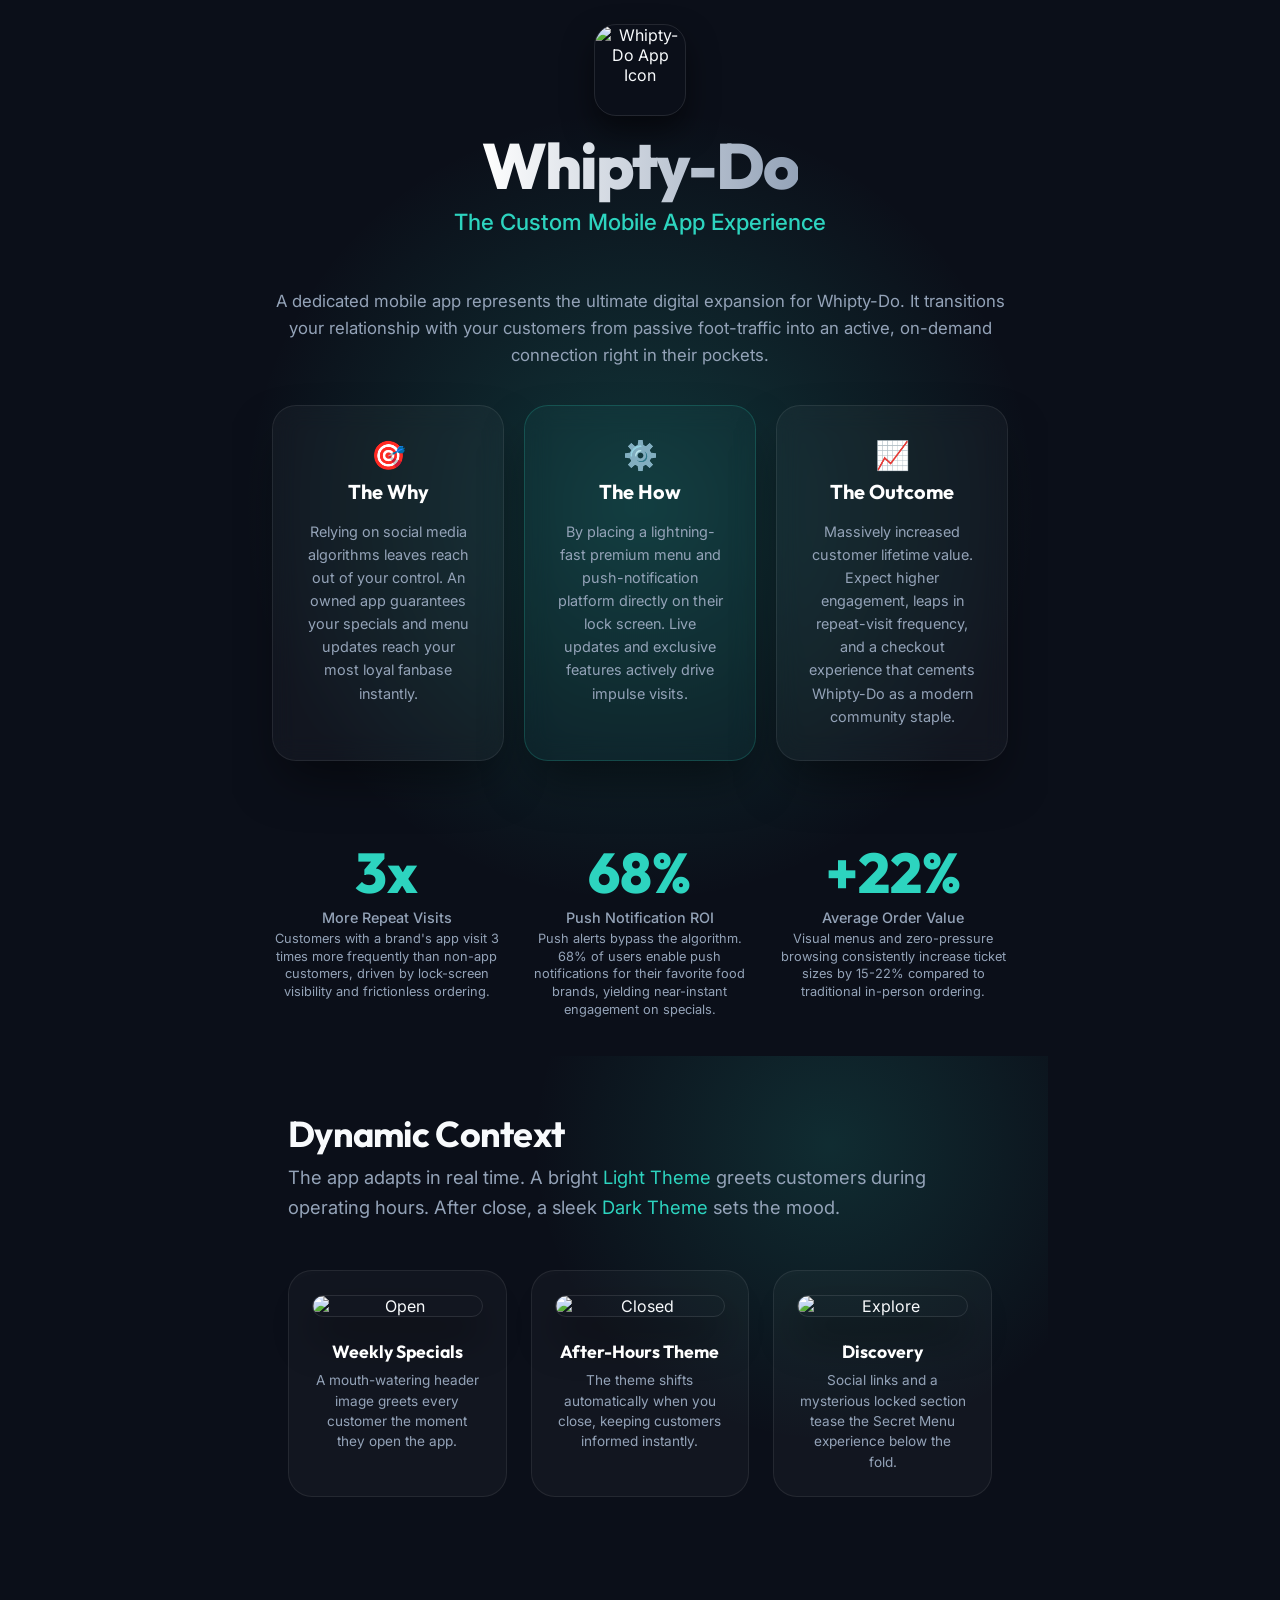
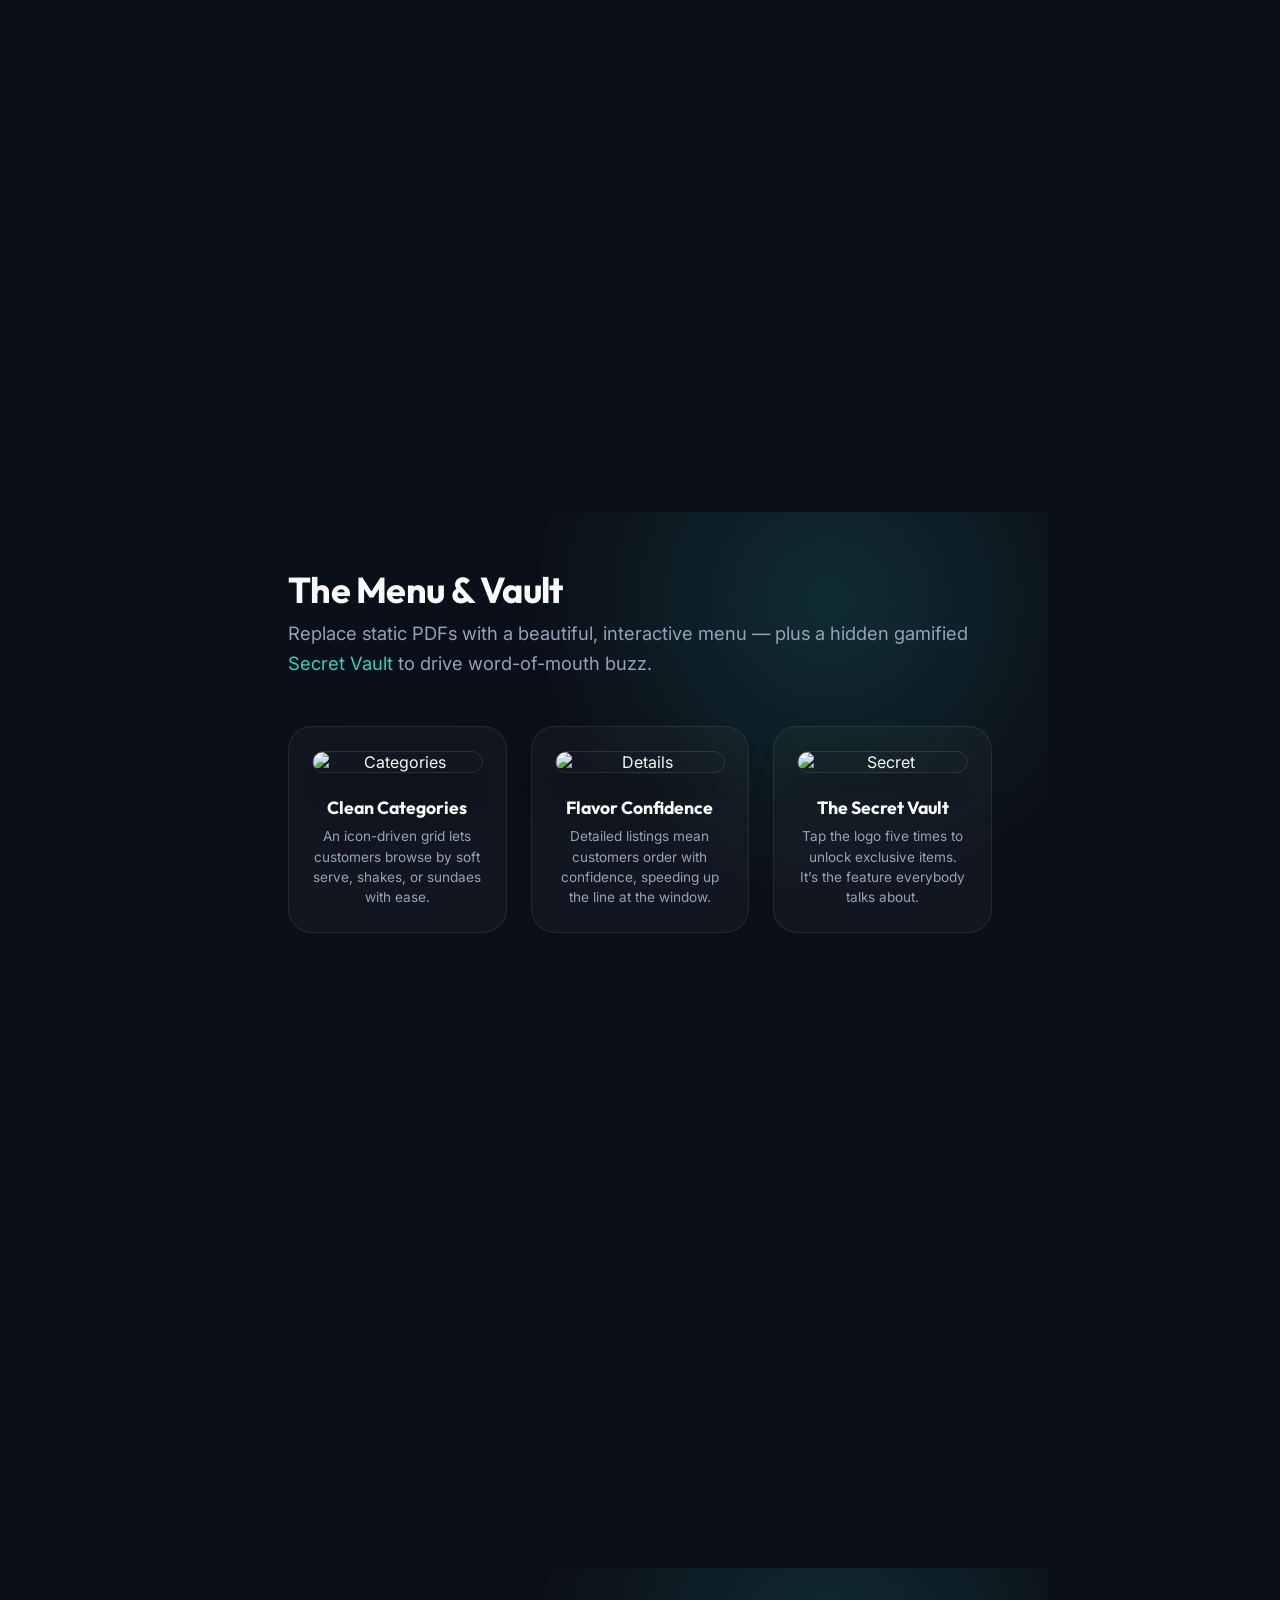
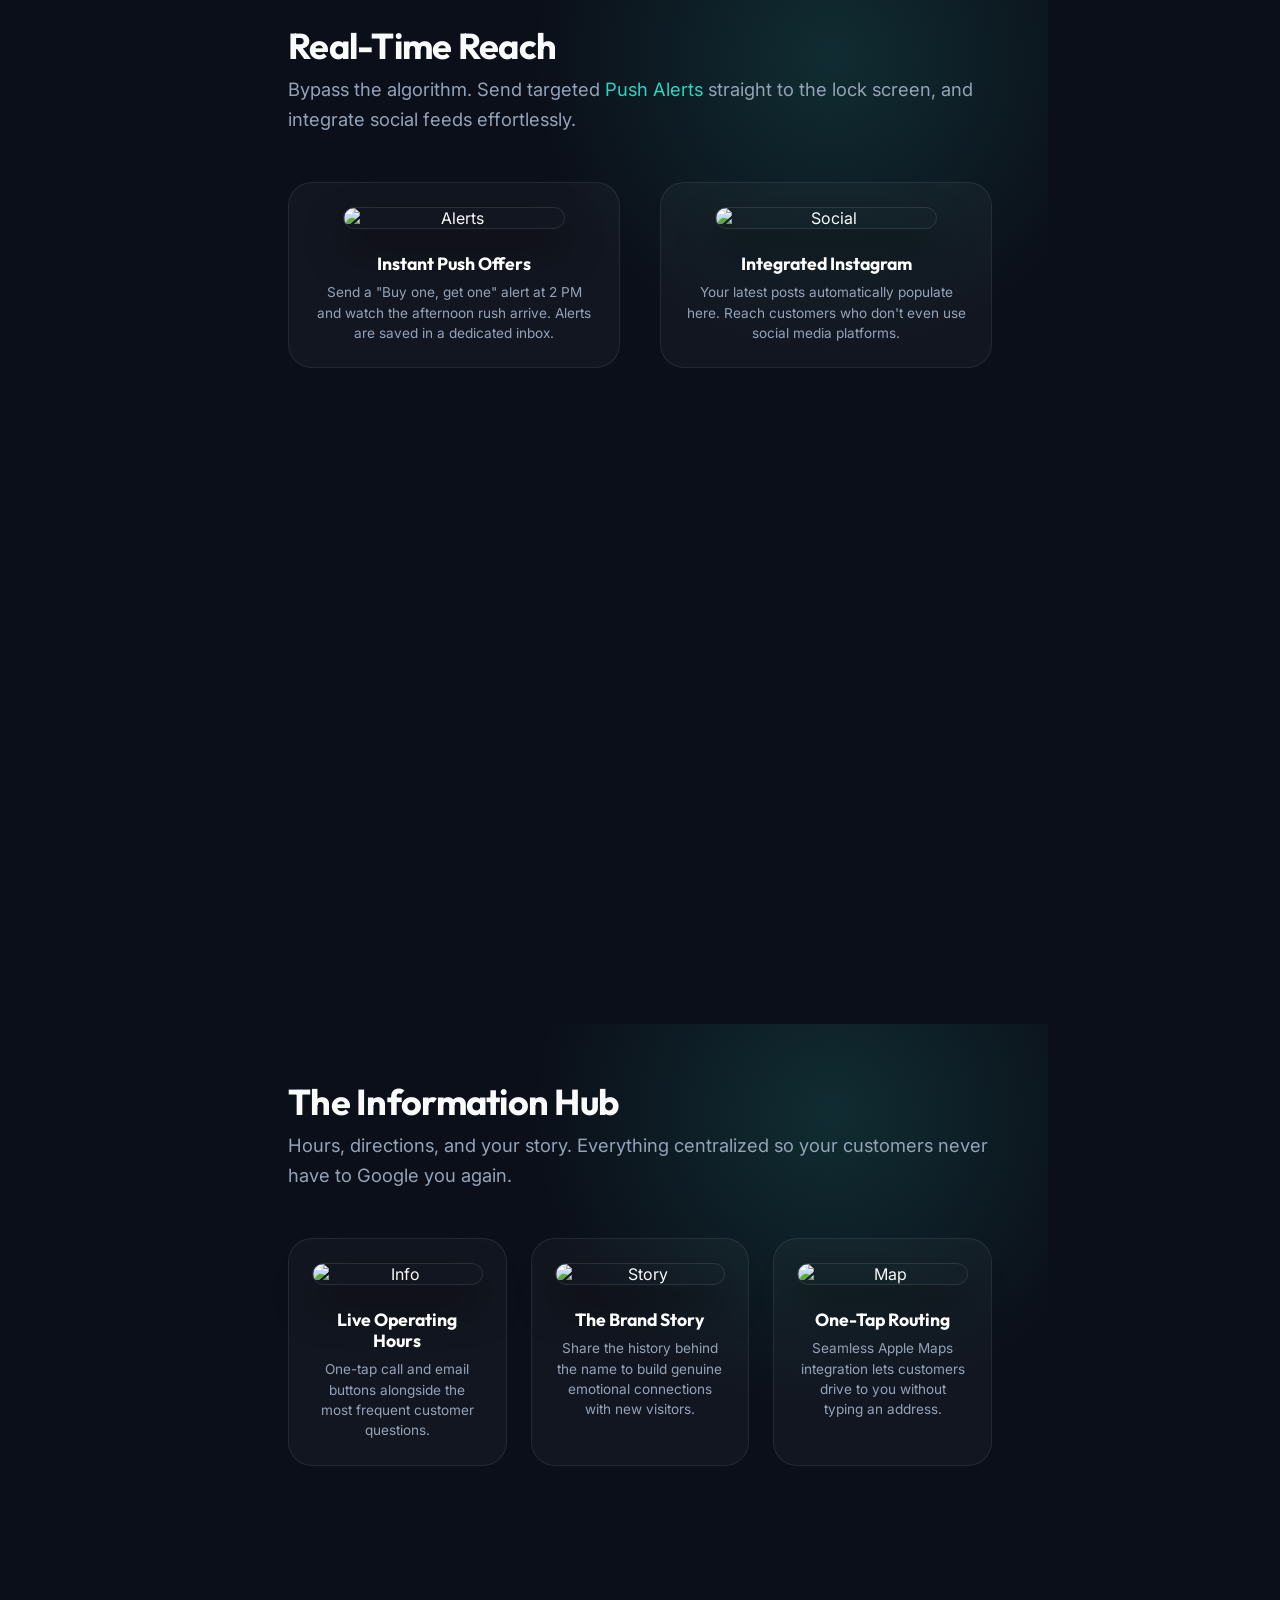
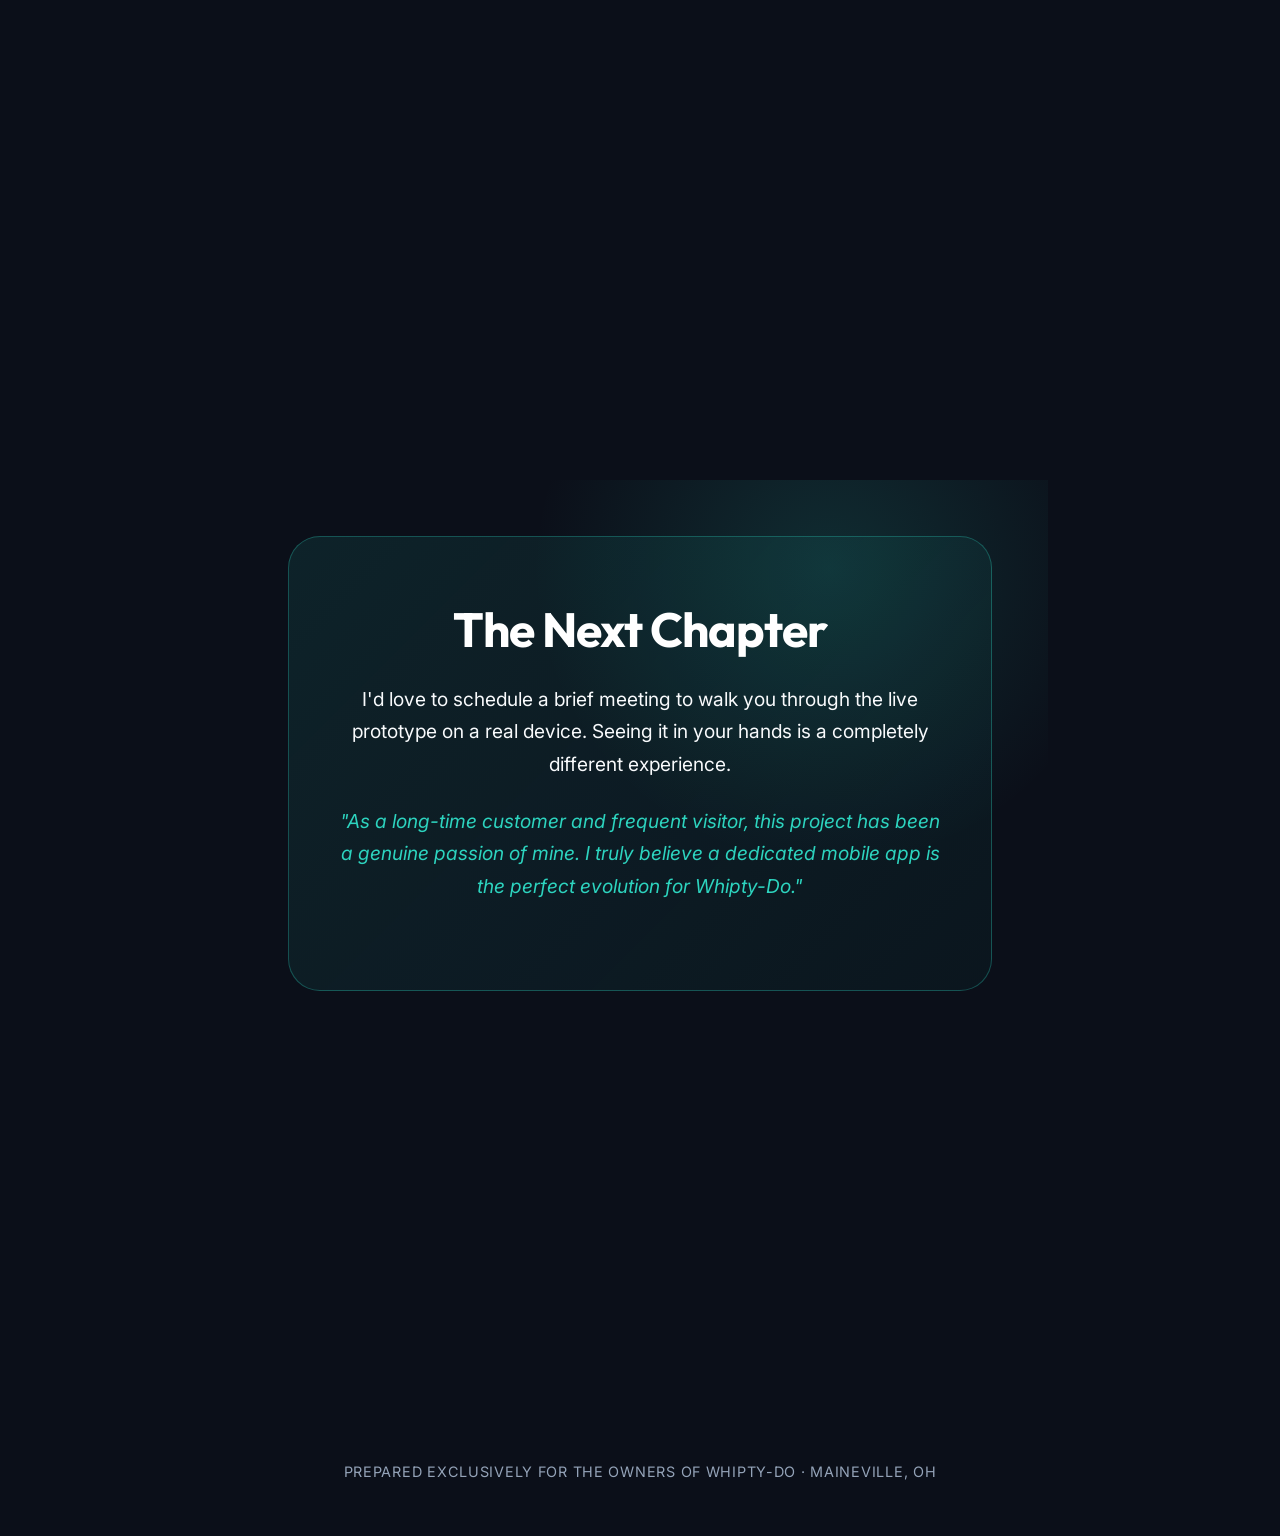
==== PitchDeck.html @ 7313c471 "Add files via upload" ====
<!DOCTYPE html>
<html lang="en">

<head>
    <meta charset="UTF-8">
    <meta name="viewport" content="width=device-width, initial-scale=1.0">
    <title>Whipty-Do Custom App Proposal</title>
    <link rel="preconnect" href="https://fonts.googleapis.com">
    <link rel="preconnect" href="https://fonts.gstatic.com" crossorigin>
    <link href="https://fonts.googleapis.com/css2?family=Outfit:wght@300;400;500;600;700;800&family=Inter:wght@400;500;600&display=swap" rel="stylesheet">
    
    <style>
        :root {
            --brand-teal: #2DD4BF;
            --brand-teal-dark: #0D9488;
            --bg-dark: #0B0F19;
            --bg-card: rgba(255, 255, 255, 0.03);
            --bg-card-hover: rgba(255, 255, 255, 0.05);
            --border-subtle: rgba(255, 255, 255, 0.08);
            --text-main: #F8FAFC;
            --text-muted: #94A3B8;
        }

        body {
            font-family: 'Inter', sans-serif;
            background-color: var(--bg-dark);
            color: var(--text-main);
            margin: 0;
            padding: 0;
            -webkit-print-color-adjust: exact;
            print-color-adjust: exact;
        }

        h1, h2, h3, h4 {
            font-family: 'Outfit', sans-serif;
            margin: 0;
            line-height: 1.2;
        }

        h2 {
            font-size: 2.25rem;
            font-weight: 700;
            margin-bottom: 0.5rem;
            letter-spacing: -0.02em;
        }

        .subtitle {
            font-size: 1.15rem;
            color: var(--text-muted);
            font-weight: 400;
            max-width: 800px;
            margin-bottom: 3rem;
            line-height: 1.6;
        }

        .highlight {
            color: var(--brand-teal);
        }

        /* Presentation Slide Setup */
        .page {
            width: 8.5in;
            height: 11in;
            margin: 0 auto;
            padding: 3.5rem;
            box-sizing: border-box;
            background-color: var(--bg-dark);
            position: relative;
            page-break-after: always;
            display: flex;
            flex-direction: column;
            overflow: hidden;
        }

        /* Subtle Background Gradient Accents */
        .page::before {
            content: '';
            position: absolute;
            top: -20%;
            right: -10%;
            width: 600px;
            height: 600px;
            background: radial-gradient(circle, rgba(45, 212, 191, 0.15) 0%, rgba(11, 15, 25, 0) 70%);
            z-index: 0;
            pointer-events: none;
        }

        .content-layer {
            position: relative;
            z-index: 1;
            display: flex;
            flex-direction: column;
            height: 100%;
        }

        /* Page 1: Hero */
        .hero-page {
            justify-content: center;
            text-align: center;
            padding: 1.5rem 2.5rem;
        }

        .hero-page::before {
            top: 10%;
            right: auto;
            left: 50%;
            transform: translateX(-50%);
            width: 800px;
            height: 800px;
            background: radial-gradient(circle, rgba(45, 212, 191, 0.2) 0%, rgba(11, 15, 25, 0) 70%);
        }

        /* New Centered Hero */
        .hero-centered {
            display: flex;
            flex-direction: column;
            align-items: center;
            text-align: center;
            margin-bottom: 1.5rem;
        }

        .hero-app-icon {
            width: 90px;
            height: 90px;
            border-radius: 22px;
            box-shadow: 0 15px 30px rgba(0, 0, 0, 0.5);
            margin-bottom: 0.75rem;
            border: 1px solid rgba(255, 255, 255, 0.1);
        }

        .hero-title {
            font-size: 4rem;
            font-weight: 800;
            letter-spacing: -0.03em;
            margin-bottom: 0.2rem;
            background: linear-gradient(to right, #ffffff, #94A3B8);
            background-clip: text;
            -webkit-background-clip: text;
            -webkit-text-fill-color: transparent;
        }

        .hero-subtitle {
            font-size: 1.4rem;
            color: var(--brand-teal);
            font-weight: 500;
            margin-bottom: 0.75rem;
        }

        .intro-statement {
            font-size: 1.05rem;
            color: var(--text-main);
            line-height: 1.6;
            text-align: center;
            max-width: 750px;
            margin: 0 auto 1.25rem auto;
            color: var(--text-muted);
        }

        .value-prop-grid {
            display: grid;
            grid-template-columns: repeat(3, 1fr);
            gap: 1.25rem;
            margin-bottom: auto;
        }

        .glass-card {
            background: var(--bg-card);
            border: 1px solid var(--border-subtle);
            border-radius: 16px;
            padding: 1.25rem 1rem;
            backdrop-filter: blur(12px);
            -webkit-backdrop-filter: blur(12px);
            box-shadow: 0 25px 50px -12px rgba(0, 0, 0, 0.5);
            display: flex;
            flex-direction: column;
        }

        .card-icon {
            font-size: 1.75rem;
            margin-bottom: 0.5rem;
            color: var(--brand-teal);
        }

        .glass-card {
            background: var(--bg-card);
            border: 1px solid var(--border-subtle);
            border-radius: 24px;
            padding: 2rem;
            backdrop-filter: blur(12px);
            -webkit-backdrop-filter: blur(12px);
            box-shadow: 0 25px 50px -12px rgba(0, 0, 0, 0.5);
        }

        .glass-card h3 {
            font-size: 1.25rem;
            margin-bottom: 1rem;
            color: #fff;
        }

        .glass-card.accent {
            background: rgba(45, 212, 191, 0.05);
            border-color: rgba(45, 212, 191, 0.2);
        }

        .glass-card p {
            font-size: 0.95rem;
            color: var(--text-muted);
            margin: 0;
            line-height: 1.6;
        }

        .metrics-row {
            display: grid;
            grid-template-columns: repeat(3, 1fr);
            gap: 1.5rem;
        }

        .metric-item {
            text-align: center;
        }

        .metric-value {
            font-family: 'Outfit', sans-serif;
            font-size: 3.5rem;
            font-weight: 800;
            color: var(--brand-teal);
            line-height: 1;
            margin-bottom: 0.5rem;
        }

        .metric-label {
            font-size: 0.9rem;
            color: var(--text-muted);
            font-weight: 500;
        }

        /* Inner Page Layouts */
        .feature-showcase {
            display: grid;
            grid-template-columns: repeat(3, 1fr);
            gap: 1.5rem;
            flex-grow: 1;
            align-content: start;
        }

        .feature-showcase.two-col {
            grid-template-columns: repeat(2, 1fr);
            gap: 2.5rem;
        }

        .device-card {
            background: var(--bg-card);
            border: 1px solid var(--border-subtle);
            border-radius: 24px;
            padding: 1.5rem;
            display: flex;
            flex-direction: column;
            align-items: center;
            text-align: center;
        }

        .device-card img {
            width: 100%;
            max-width: 220px;
            height: auto;
            border-radius: 18px;
            margin-bottom: 1.5rem;
            box-shadow: 0 20px 40px rgba(0, 0, 0, 0.4);
            border: 1px solid rgba(255, 255, 255, 0.1);
        }

        .device-card h4 {
            font-size: 1.1rem;
            color: #fff;
            margin-bottom: 0.5rem;
        }

        .device-card p {
            font-size: 0.85rem;
            color: var(--text-muted);
            line-height: 1.5;
            margin: 0;
        }

        /* Bold CTA Page */
        .cta-page {
            justify-content: center;
            align-items: center;
            text-align: center;
        }

        .cta-container {
            background: linear-gradient(135deg, rgba(45, 212, 191, 0.1) 0%, rgba(13, 148, 136, 0.05) 100%);
            border: 1px solid rgba(45, 212, 191, 0.3);
            border-radius: 32px;
            padding: 4rem 3rem;
            margin-bottom: 2rem;
            width: 100%;
            box-sizing: border-box;
        }

        .cta-container h2 {
            font-size: 3rem;
            color: #fff;
            margin-bottom: 1.5rem;
        }

        .cta-container p {
            font-size: 1.2rem;
            color: var(--text-main);
            margin-bottom: 1.5rem;
            line-height: 1.7;
        }

        .cta-container p.personal {
            color: var(--brand-teal);
            font-style: italic;
        }

        .footer-text {
            color: var(--text-muted);
            font-size: 0.9rem;
            letter-spacing: 0.05em;
            text-transform: uppercase;
            margin-top: auto;
        }

        @media print {
            @page {
                size: 8.5in 11in;
                margin: 0;
            }
        }
    </style>
</head>

<body>
    <!-- PAGE 1: Hero & Pitch -->
    <div class="page hero-page">
        <div class="content-layer">
            <div class="hero-centered">
                <img src="file:///Users/skytek/Documents/Whipty-Do/appiconhalf.png" alt="Whipty-Do App Icon" class="hero-app-icon">
                <h1 class="hero-title">Whipty-Do</h1>
                <div class="hero-subtitle">The Custom Mobile App Experience</div>
            </div>

            <div class="intro-statement">
                <p>A dedicated mobile app represents the ultimate digital expansion for Whipty-Do. It transitions your relationship with your customers from passive foot-traffic into an active, on-demand connection right in their pockets.</p>
            </div>

            <div class="value-prop-grid">
                <div class="glass-card">
                    <div class="card-icon">🎯</div>
                    <h3>The Why</h3>
                    <p style="font-size: 0.9rem;">Relying on social media algorithms leaves reach out of your control. An owned app guarantees your specials and menu updates reach your most loyal fanbase instantly.</p>
                </div>
                <div class="glass-card accent">
                    <div class="card-icon">⚙️</div>
                    <h3 class="highlight">The How</h3>
                    <p style="font-size: 0.9rem;">By placing a lightning-fast premium menu and push-notification platform directly on their lock screen. Live updates and exclusive features actively drive impulse visits.</p>
                </div>
                <div class="glass-card">
                    <div class="card-icon">📈</div>
                    <h3>The Outcome</h3>
                    <p style="font-size: 0.9rem;">Massively increased customer lifetime value. Expect higher engagement, leaps in repeat-visit frequency, and a checkout experience that cements Whipty-Do as a modern community staple.</p>
                </div>
            </div>

            <div class="metrics-row" style="margin-top: 1rem;">
                <div class="metric-item">
                    <div class="metric-value">3x</div>
                    <div class="metric-label">More Repeat Visits</div>
                    <p style="font-size: 0.8rem; color: var(--text-muted); margin-top: 0.25rem; line-height: 1.4;">Customers with a brand's app visit 3 times more frequently than non-app customers, driven by lock-screen visibility and frictionless ordering.</p>
                </div>
                <div class="metric-item">
                    <div class="metric-value">68%</div>
                    <div class="metric-label">Push Notification ROI</div>
                    <p style="font-size: 0.8rem; color: var(--text-muted); margin-top: 0.25rem; line-height: 1.4;">Push alerts bypass the algorithm. 68% of users enable push notifications for their favorite food brands, yielding near-instant engagement on specials.</p>
                </div>
                <div class="metric-item">
                    <div class="metric-value">+22%</div>
                    <div class="metric-label">Average Order Value</div>
                    <p style="font-size: 0.8rem; color: var(--text-muted); margin-top: 0.25rem; line-height: 1.4;">Visual menus and zero-pressure browsing consistently increase ticket sizes by 15-22% compared to traditional in-person ordering.</p>
                </div>
            </div>
        </div>
    </div>

    <!-- PAGE 2: Home Screen -->
    <div class="page">
        <div class="content-layer">
            <h2>Dynamic Context</h2>
            <div class="subtitle">The app adapts in real time. A bright <span class="highlight">Light Theme</span> greets customers during operating hours. After close, a sleek <span class="highlight">Dark Theme</span> sets the mood.</div>

            <div class="feature-showcase">
                <div class="device-card">
                    <img src="file:///Users/skytek/Documents/Whipty-Do/PitchScreenshots/homelight.PNG" alt="Open">
                    <h4>Weekly Specials</h4>
                    <p>A mouth-watering header image greets every customer the moment they open the app.</p>
                </div>
                <div class="device-card">
                    <img src="file:///Users/skytek/Documents/Whipty-Do/PitchScreenshots/homedark.PNG" alt="Closed">
                    <h4>After-Hours Theme</h4>
                    <p>The theme shifts automatically when you close, keeping customers informed instantly.</p>
                </div>
                <div class="device-card">
                    <img src="file:///Users/skytek/Documents/Whipty-Do/PitchScreenshots/homecontlight.PNG" alt="Explore">
                    <h4>Discovery</h4>
                    <p>Social links and a mysterious locked section tease the Secret Menu experience below the fold.</p>
                </div>
            </div>
        </div>
    </div>

    <!-- PAGE 3: Menu & Secret Vault -->
    <div class="page">
        <div class="content-layer">
            <h2>The Menu & Vault</h2>
            <div class="subtitle">Replace static PDFs with a beautiful, interactive menu — plus a hidden gamified <span class="highlight">Secret Vault</span> to drive word-of-mouth buzz.</div>

            <div class="feature-showcase">
                <div class="device-card">
                    <img src="file:///Users/skytek/Documents/Whipty-Do/PitchScreenshots/menulight.PNG" alt="Categories">
                    <h4>Clean Categories</h4>
                    <p>An icon-driven grid lets customers browse by soft serve, shakes, or sundaes with ease.</p>
                </div>
                <div class="device-card">
                    <img src="file:///Users/skytek/Documents/Whipty-Do/PitchScreenshots/menucontlight.PNG" alt="Details">
                    <h4>Flavor Confidence</h4>
                    <p>Detailed listings mean customers order with confidence, speeding up the line at the window.</p>
                </div>
                <div class="device-card">
                    <img src="file:///Users/skytek/Documents/Whipty-Do/PitchScreenshots/secretmenulight.PNG" alt="Secret">
                    <h4>The Secret Vault</h4>
                    <p>Tap the logo five times to unlock exclusive items. It’s the feature everybody talks about.</p>
                </div>
            </div>
        </div>
    </div>

    <!-- PAGE 4: Alerts & Social -->
    <div class="page">
        <div class="content-layer">
            <h2>Real-Time Reach</h2>
            <div class="subtitle">Bypass the algorithm. Send targeted <span class="highlight">Push Alerts</span> straight to the lock screen, and integrate social feeds effortlessly.</div>

            <div class="feature-showcase two-col">
                <div class="device-card">
                    <img src="file:///Users/skytek/Documents/Whipty-Do/PitchScreenshots/alertslight.PNG" alt="Alerts">
                    <h4>Instant Push Offers</h4>
                    <p>Send a "Buy one, get one" alert at 2 PM and watch the afternoon rush arrive. Alerts are saved in a dedicated inbox.</p>
                </div>
                <div class="device-card">
                    <img src="file:///Users/skytek/Documents/Whipty-Do/PitchScreenshots/sociallight.PNG" alt="Social">
                    <h4>Integrated Instagram</h4>
                    <p>Your latest posts automatically populate here. Reach customers who don't even use social media platforms.</p>
                </div>
            </div>
        </div>
    </div>

    <!-- PAGE 5: Info Hub -->
    <div class="page">
        <div class="content-layer">
            <h2>The Information Hub</h2>
            <div class="subtitle">Hours, directions, and your story. Everything centralized so your customers never have to Google you again.</div>

            <div class="feature-showcase">
                <div class="device-card">
                    <img src="file:///Users/skytek/Documents/Whipty-Do/PitchScreenshots/infolight.PNG" alt="Info">
                    <h4>Live Operating Hours</h4>
                    <p>One-tap call and email buttons alongside the most frequent customer questions.</p>
                </div>
                <div class="device-card">
                    <img src="file:///Users/skytek/Documents/Whipty-Do/PitchScreenshots/storecontlight.PNG" alt="Story">
                    <h4>The Brand Story</h4>
                    <p>Share the history behind the name to build genuine emotional connections with new visitors.</p>
                </div>
                <div class="device-card">
                    <img src="file:///Users/skytek/Documents/Whipty-Do/PitchScreenshots/maplight.PNG" alt="Map">
                    <h4>One-Tap Routing</h4>
                    <p>Seamless Apple Maps integration lets customers drive to you without typing an address.</p>
                </div>
            </div>
        </div>
    </div>

    <!-- PAGE 6: CTA -->
    <div class="page cta-page">
        <div class="content-layer" style="justify-content: center; width: 100%;">
            <div class="cta-container">
                <h2>The Next Chapter</h2>
                <p>I'd love to schedule a brief meeting to walk you through the live prototype on a real device. Seeing it in your hands is a completely different experience.</p>
                <p class="personal">"As a long-time customer and frequent visitor, this project has been a genuine passion of mine. I truly believe a dedicated mobile app is the perfect evolution for Whipty-Do."</p>
            </div>
            <div class="footer-text">Prepared exclusively for the owners of Whipty-Do · Maineville, OH</div>
        </div>
    </div>

</body>
</html>
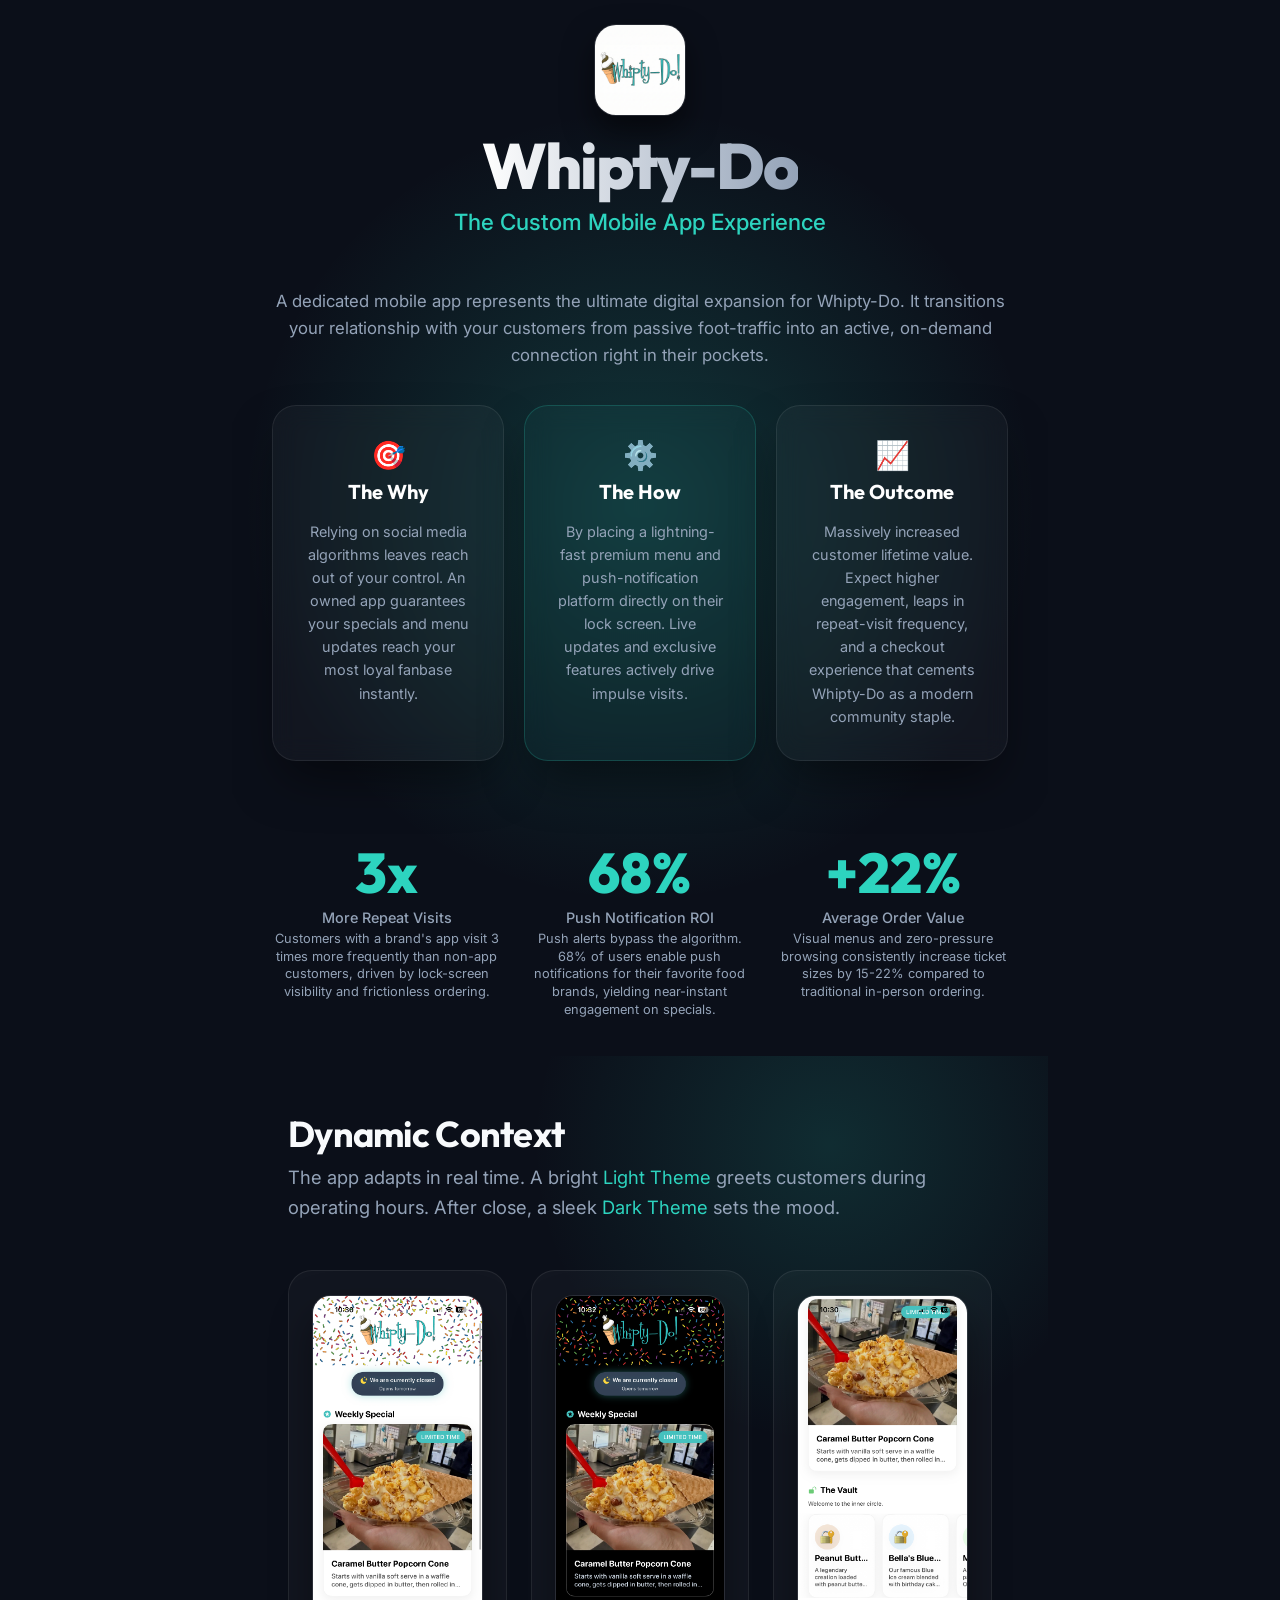
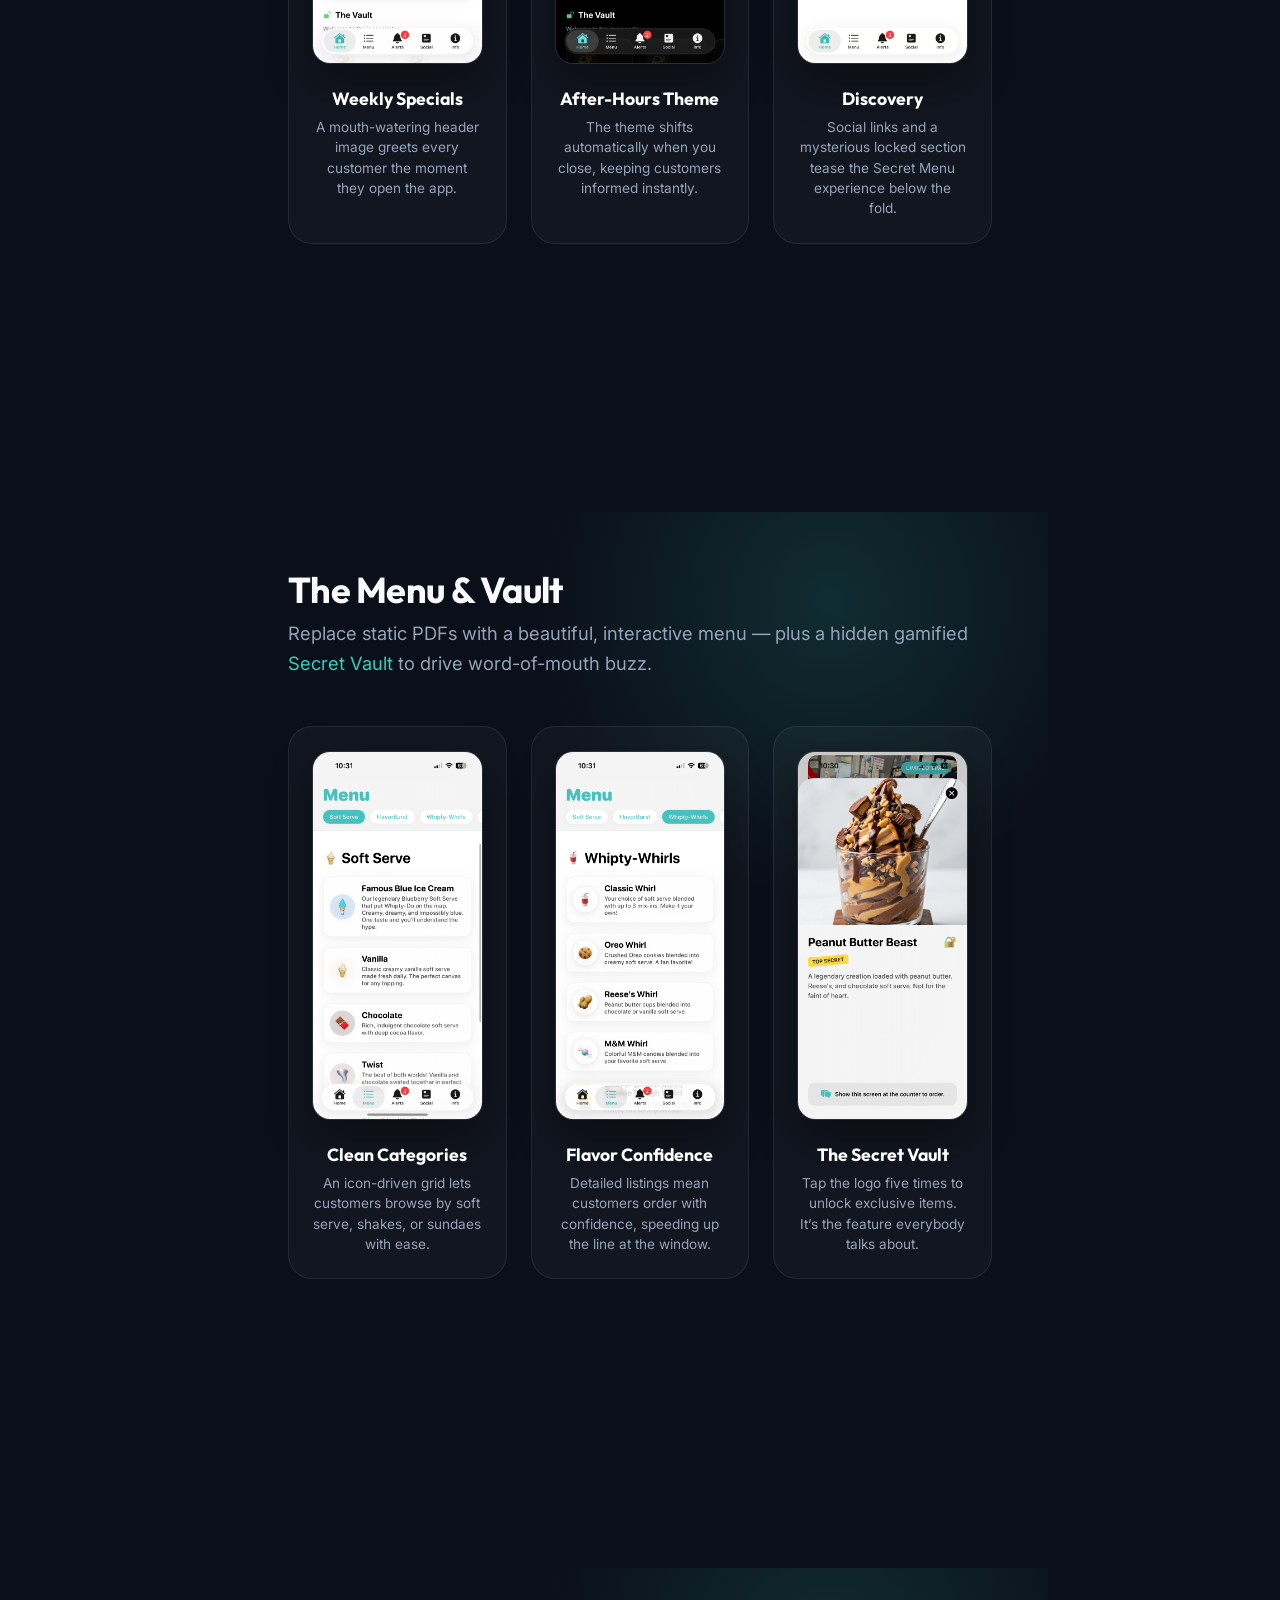
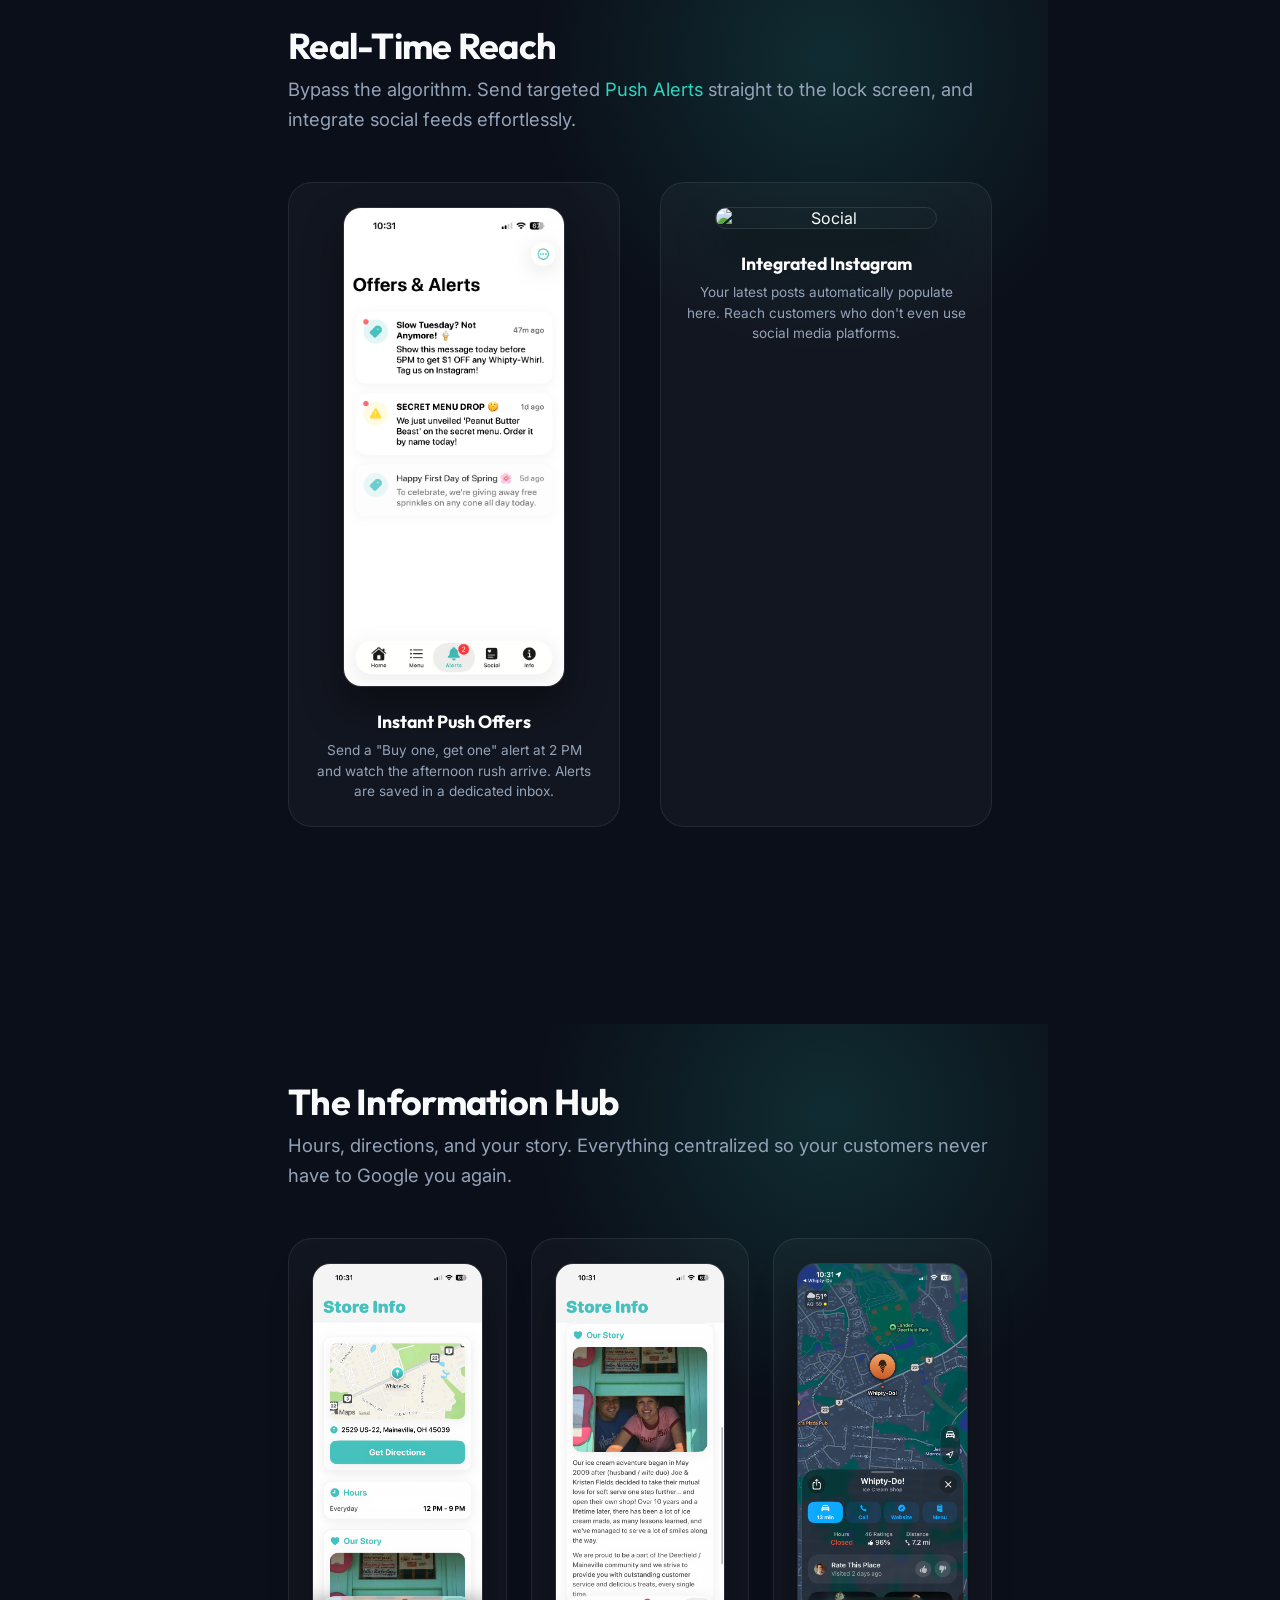
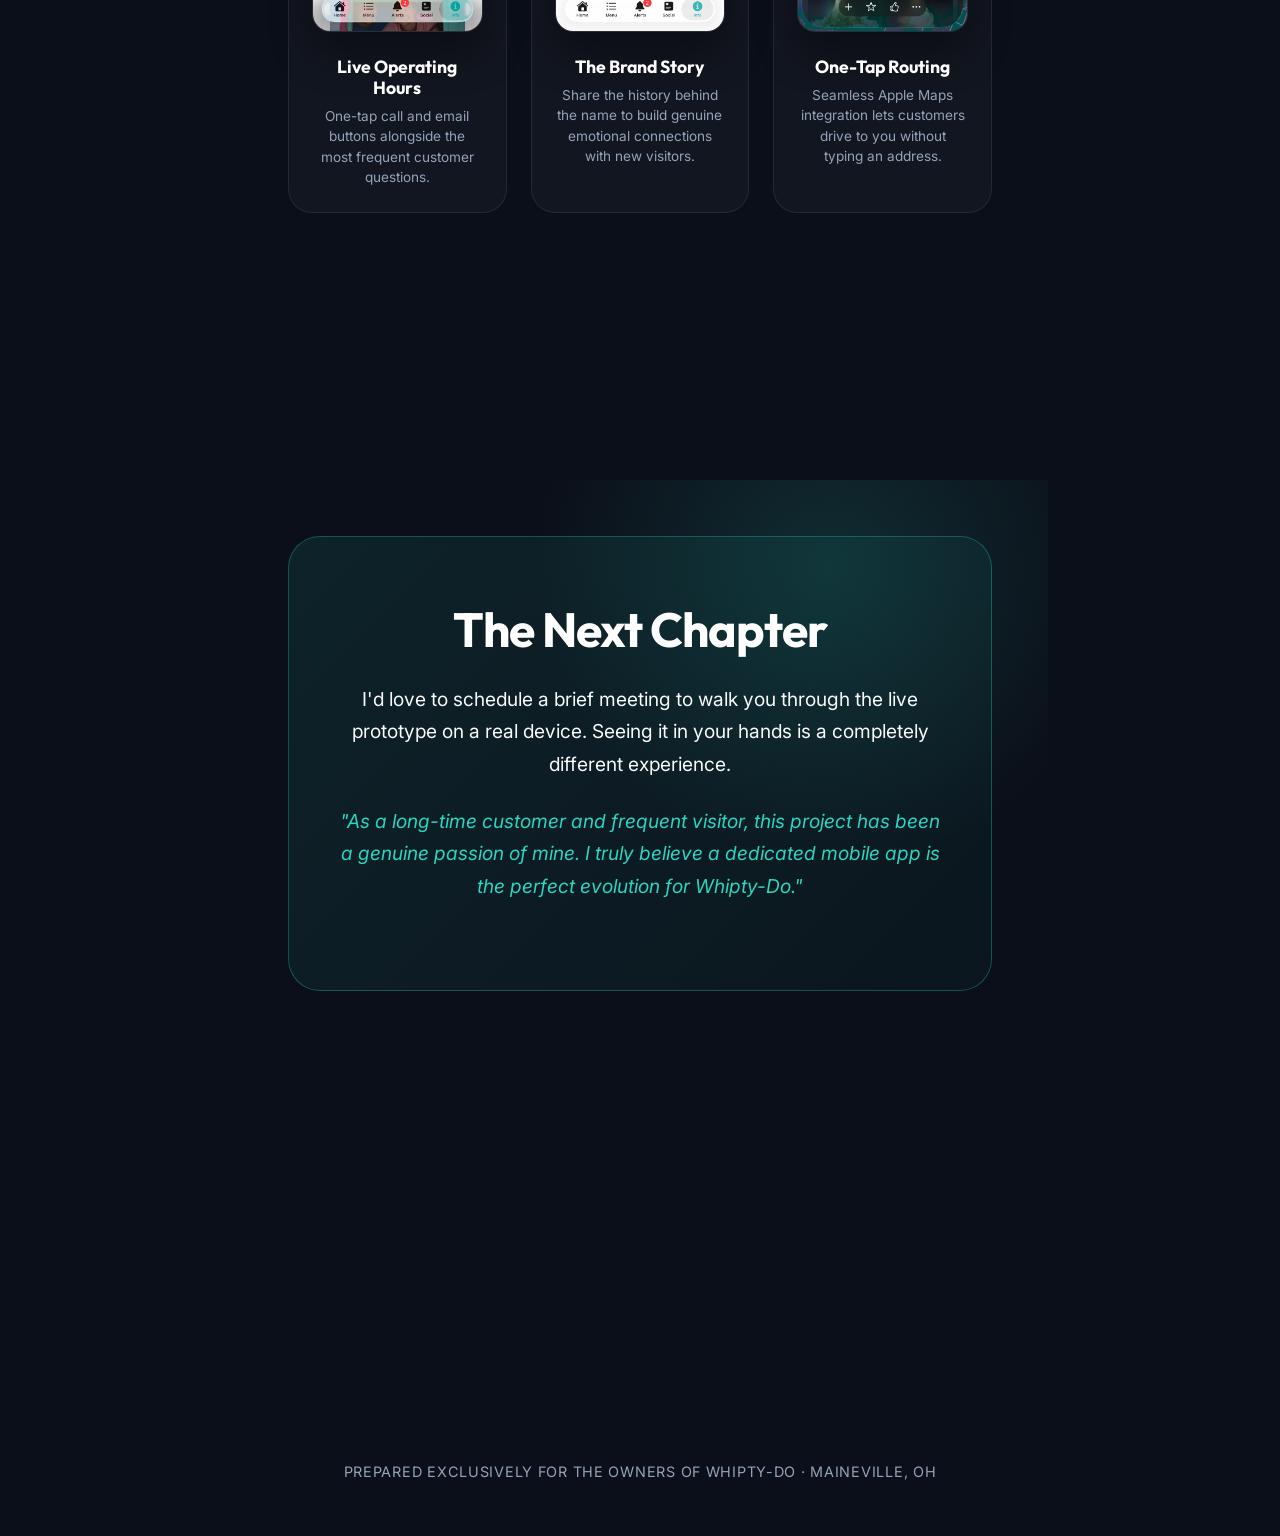
==== commit dbe8ad50: "Add files via upload" ====
--- a/PitchDeck.html
+++ b/PitchDeck.html
@@ -339,7 +339,7 @@
     <div class="page hero-page">
         <div class="content-layer">
             <div class="hero-centered">
-                <img src="file:///Users/skytek/Documents/Whipty-Do/appiconhalf.png" alt="Whipty-Do App Icon" class="hero-app-icon">
+                <img src="appiconhalf.png" alt="Whipty-Do App Icon" class="hero-app-icon">
                 <h1 class="hero-title">Whipty-Do</h1>
                 <div class="hero-subtitle">The Custom Mobile App Experience</div>
             </div>
@@ -394,17 +394,17 @@
 
             <div class="feature-showcase">
                 <div class="device-card">
-                    <img src="file:///Users/skytek/Documents/Whipty-Do/PitchScreenshots/homelight.PNG" alt="Open">
+                    <img src="PitchScreenshots/homelight.PNG" alt="Open">
                     <h4>Weekly Specials</h4>
                     <p>A mouth-watering header image greets every customer the moment they open the app.</p>
                 </div>
                 <div class="device-card">
-                    <img src="file:///Users/skytek/Documents/Whipty-Do/PitchScreenshots/homedark.PNG" alt="Closed">
+                    <img src="PitchScreenshots/homedark.PNG" alt="Closed">
                     <h4>After-Hours Theme</h4>
                     <p>The theme shifts automatically when you close, keeping customers informed instantly.</p>
                 </div>
                 <div class="device-card">
-                    <img src="file:///Users/skytek/Documents/Whipty-Do/PitchScreenshots/homecontlight.PNG" alt="Explore">
+                    <img src="PitchScreenshots/homecontlight.PNG" alt="Explore">
                     <h4>Discovery</h4>
                     <p>Social links and a mysterious locked section tease the Secret Menu experience below the fold.</p>
                 </div>
@@ -420,17 +420,17 @@
 
             <div class="feature-showcase">
                 <div class="device-card">
-                    <img src="file:///Users/skytek/Documents/Whipty-Do/PitchScreenshots/menulight.PNG" alt="Categories">
+                    <img src="PitchScreenshots/menulight.PNG" alt="Categories">
                     <h4>Clean Categories</h4>
                     <p>An icon-driven grid lets customers browse by soft serve, shakes, or sundaes with ease.</p>
                 </div>
                 <div class="device-card">
-                    <img src="file:///Users/skytek/Documents/Whipty-Do/PitchScreenshots/menucontlight.PNG" alt="Details">
+                    <img src="PitchScreenshots/menucontlight.PNG" alt="Details">
                     <h4>Flavor Confidence</h4>
                     <p>Detailed listings mean customers order with confidence, speeding up the line at the window.</p>
                 </div>
                 <div class="device-card">
-                    <img src="file:///Users/skytek/Documents/Whipty-Do/PitchScreenshots/secretmenulight.PNG" alt="Secret">
+                    <img src="PitchScreenshots/secretmenulight.PNG" alt="Secret">
                     <h4>The Secret Vault</h4>
                     <p>Tap the logo five times to unlock exclusive items. It’s the feature everybody talks about.</p>
                 </div>
@@ -446,12 +446,12 @@
 
             <div class="feature-showcase two-col">
                 <div class="device-card">
-                    <img src="file:///Users/skytek/Documents/Whipty-Do/PitchScreenshots/alertslight.PNG" alt="Alerts">
+                    <img src="PitchScreenshots/alertslight.PNG" alt="Alerts">
                     <h4>Instant Push Offers</h4>
                     <p>Send a "Buy one, get one" alert at 2 PM and watch the afternoon rush arrive. Alerts are saved in a dedicated inbox.</p>
                 </div>
                 <div class="device-card">
-                    <img src="file:///Users/skytek/Documents/Whipty-Do/PitchScreenshots/sociallight.PNG" alt="Social">
+                    <img src="PitchScreenshots/sociallight.PNG" alt="Social">
                     <h4>Integrated Instagram</h4>
                     <p>Your latest posts automatically populate here. Reach customers who don't even use social media platforms.</p>
                 </div>
@@ -467,17 +467,17 @@
 
             <div class="feature-showcase">
                 <div class="device-card">
-                    <img src="file:///Users/skytek/Documents/Whipty-Do/PitchScreenshots/infolight.PNG" alt="Info">
+                    <img src="PitchScreenshots/infolight.PNG" alt="Info">
                     <h4>Live Operating Hours</h4>
                     <p>One-tap call and email buttons alongside the most frequent customer questions.</p>
                 </div>
                 <div class="device-card">
-                    <img src="file:///Users/skytek/Documents/Whipty-Do/PitchScreenshots/storecontlight.PNG" alt="Story">
+                    <img src="PitchScreenshots/storecontlight.PNG" alt="Story">
                     <h4>The Brand Story</h4>
                     <p>Share the history behind the name to build genuine emotional connections with new visitors.</p>
                 </div>
                 <div class="device-card">
-                    <img src="file:///Users/skytek/Documents/Whipty-Do/PitchScreenshots/maplight.PNG" alt="Map">
+                    <img src="PitchScreenshots/maplight.PNG" alt="Map">
                     <h4>One-Tap Routing</h4>
                     <p>Seamless Apple Maps integration lets customers drive to you without typing an address.</p>
                 </div>
